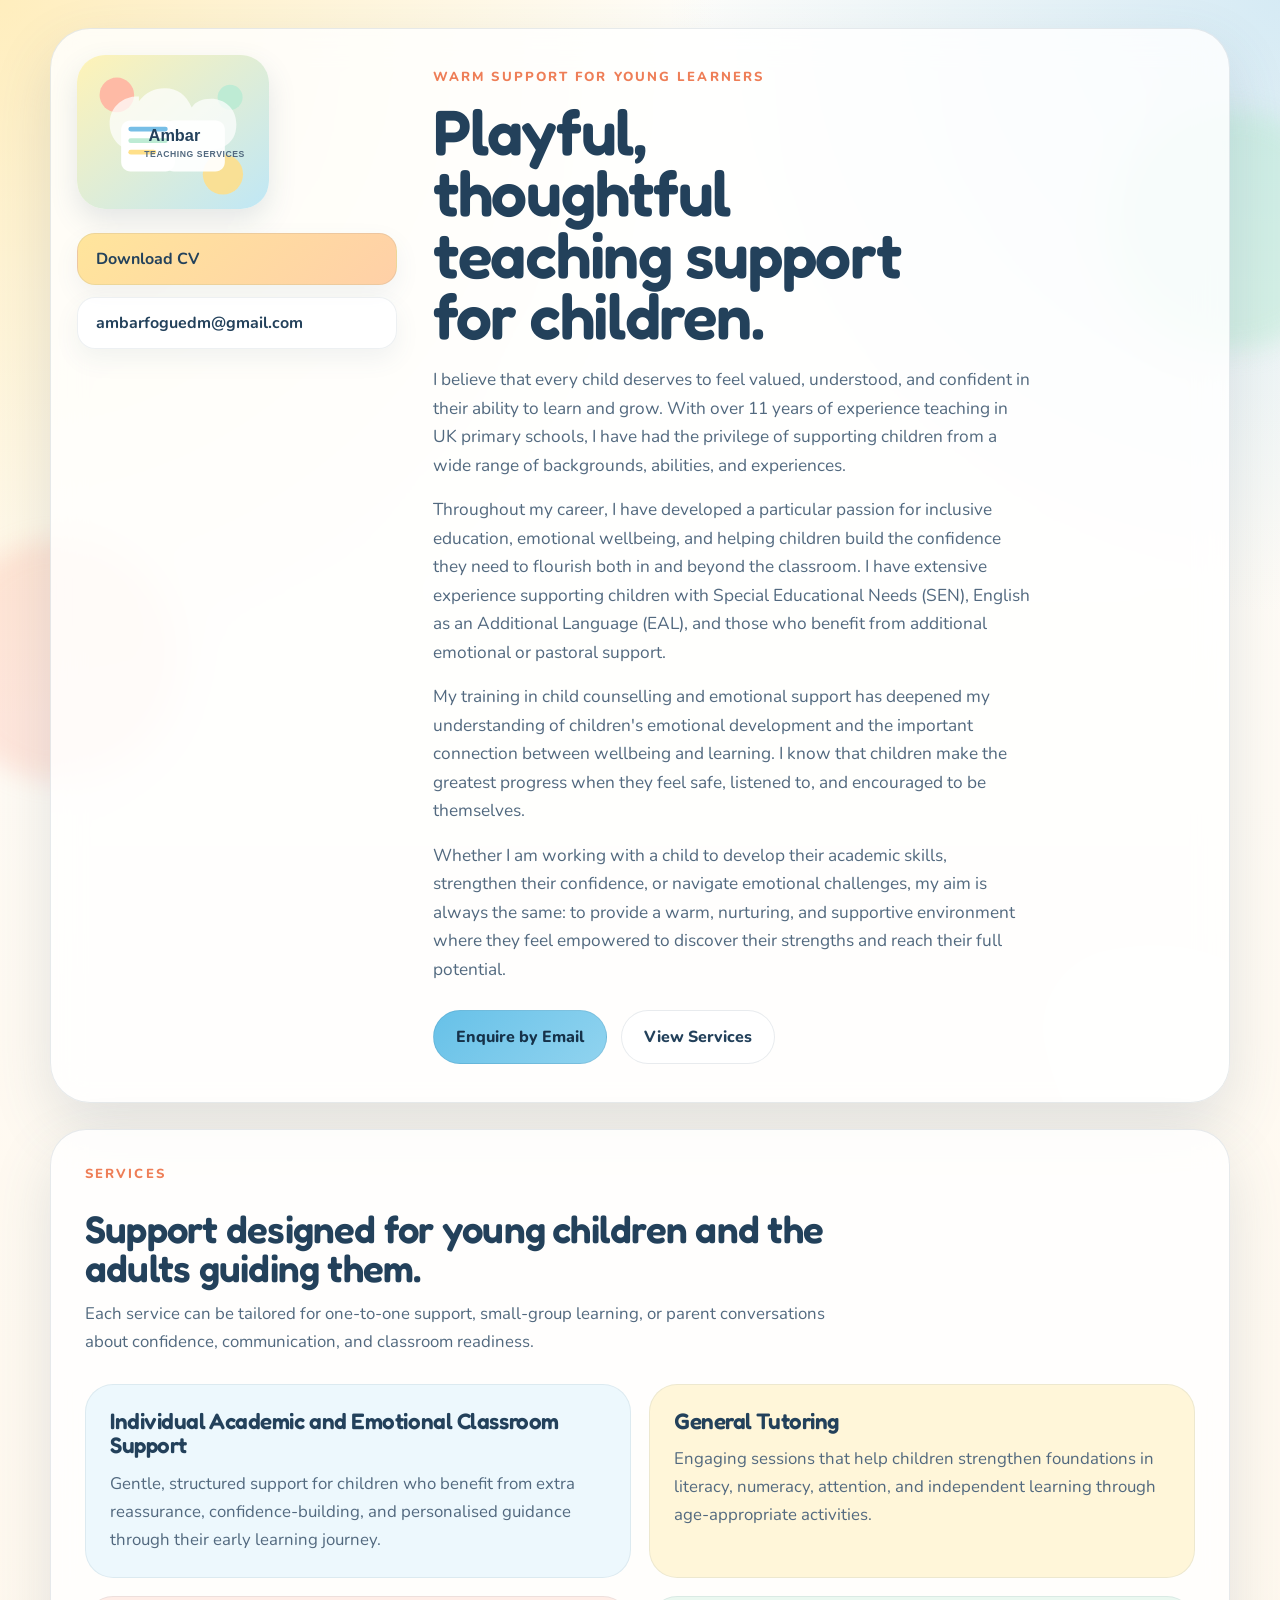
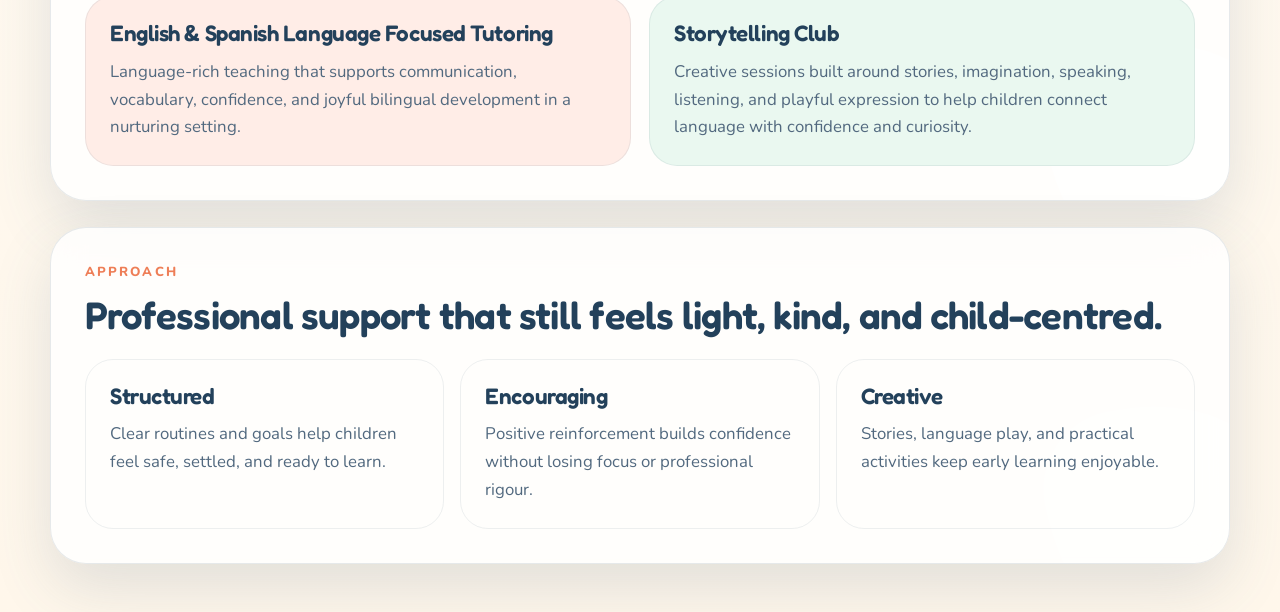
==== index.html @ 3e66fcb5 "First build" ====
<!DOCTYPE html>
<html lang="en">
<head>
  <meta charset="UTF-8">
  <meta name="viewport" content="width=device-width, initial-scale=1.0">
  <title>Ambar Fogue | Teaching Services</title>
  <meta
    name="description"
    content="Specialist primary teaching support, tutoring, language learning, and storytelling sessions for young children."
  >
  <link rel="preconnect" href="https://fonts.googleapis.com">
  <link rel="preconnect" href="https://fonts.gstatic.com" crossorigin>
  <link
    href="https://fonts.googleapis.com/css2?family=Fredoka:wght@500;600;700&family=Nunito:wght@400;600;700;800&display=swap"
    rel="stylesheet"
  >
  <link rel="stylesheet" href="styles.css">
</head>
<body>
  <div class="page-shell">
    <header class="hero" id="top">
      <div class="hero__panel hero__panel--brand">
        <a class="logo-link" href="#top" aria-label="Ambar Fogue Teaching Services home">
          <img src="assets/logo-placeholder.svg" alt="Ambar Fogue Teaching Services logo placeholder" class="logo">
        </a>
        <div class="brand-links">
          <a class="brand-links__item brand-links__item--cv" href="assets/cv-placeholder.pdf" download>
            Download CV
          </a>
          <a class="brand-links__item" href="mailto:ambarfoguedm@gmail.com">
            ambarfoguedm@gmail.com
          </a>
        </div>
      </div>

      <div class="hero__panel hero__panel--intro">
        <p class="eyebrow">Warm support for young learners</p>
        <h1>Playful, thoughtful teaching support for children.</h1>
        <div class="intro-copy">
          <p>
            I believe that every child deserves to feel valued, understood, and confident in their
            ability to learn and grow. With over 11 years of experience teaching in UK primary
            schools, I have had the privilege of supporting children from a wide range of
            backgrounds, abilities, and experiences.
          </p>
          <p>
            Throughout my career, I have developed a particular passion for inclusive education,
            emotional wellbeing, and helping children build the confidence they need to flourish
            both in and beyond the classroom. I have extensive experience supporting children with
            Special Educational Needs (SEN), English as an Additional Language (EAL), and those
            who benefit from additional emotional or pastoral support.
          </p>
          <p>
            My training in child counselling and emotional support has deepened my understanding of
            children's emotional development and the important connection between wellbeing and
            learning. I know that children make the greatest progress when they feel safe,
            listened to, and encouraged to be themselves.
          </p>
          <p>
            Whether I am working with a child to develop their academic skills, strengthen their
            confidence, or navigate emotional challenges, my aim is always the same: to provide a
            warm, nurturing, and supportive environment where they feel empowered to discover their
            strengths and reach their full potential.
          </p>
        </div>
        <div class="hero-actions">
          <a class="button button--primary" href="mailto:ambarfoguedm@gmail.com">Enquire by Email</a>
          <a class="button button--secondary" href="#services">View Services</a>
        </div>
      </div>
    </header>

    <main>
      <section class="services" id="services" aria-labelledby="services-title">
        <div class="section-heading">
          <p class="section-heading__tag">Services</p>
          <h2 id="services-title">Support designed for young children and the adults guiding them.</h2>
          <p>
            Each service can be tailored for one-to-one support, small-group learning, or
            parent conversations about confidence, communication, and classroom readiness.
          </p>
        </div>

        <div class="service-grid">
          <article class="service-card service-card--blue">
            <h3>Individual Academic and Emotional Classroom Support</h3>
            <p>
              Gentle, structured support for children who benefit from extra reassurance,
              confidence-building, and personalised guidance through their early learning journey.
            </p>
          </article>

          <article class="service-card service-card--yellow">
            <h3>General Tutoring</h3>
            <p>
              Engaging sessions that help children strengthen foundations in literacy, numeracy,
              attention, and independent learning through age-appropriate activities.
            </p>
          </article>

          <article class="service-card service-card--coral">
            <h3>English &amp; Spanish Language Focused Tutoring</h3>
            <p>
              Language-rich teaching that supports communication, vocabulary, confidence, and joyful
              bilingual development in a nurturing setting.
            </p>
          </article>

          <article class="service-card service-card--mint">
            <h3>Storytelling Club</h3>
            <p>
              Creative sessions built around stories, imagination, speaking, listening, and playful
              expression to help children connect language with confidence and curiosity.
            </p>
          </article>
        </div>
      </section>

      <section class="approach" aria-labelledby="approach-title">
        <div class="approach__content">
          <p class="section-heading__tag">Approach</p>
          <h2 id="approach-title">Professional support that still feels light, kind, and child-centred.</h2>
        </div>
        <div class="approach__points">
          <div class="approach-card">
            <h3>Structured</h3>
            <p>Clear routines and goals help children feel safe, settled, and ready to learn.</p>
          </div>
          <div class="approach-card">
            <h3>Encouraging</h3>
            <p>Positive reinforcement builds confidence without losing focus or professional rigour.</p>
          </div>
          <div class="approach-card">
            <h3>Creative</h3>
            <p>Stories, language play, and practical activities keep early learning enjoyable.</p>
          </div>
        </div>
      </section>
    </main>
  </div>
</body>
</html>
---- styles.css ----
:root {
  --bg: #fffaf2;
  --surface: rgba(255, 255, 255, 0.82);
  --surface-strong: #ffffff;
  --ink: #23415b;
  --ink-soft: #52697f;
  --sky: #bfe7f6;
  --blue: #77bee6;
  --mint: #bdebd4;
  --yellow: #ffe08a;
  --coral: #ffb6a3;
  --peach: #ffd6bc;
  --line: rgba(35, 65, 91, 0.11);
  --shadow: 0 24px 60px rgba(66, 97, 126, 0.16);
  --radius-xl: 36px;
  --radius-lg: 28px;
  --radius-md: 20px;
}

* {
  box-sizing: border-box;
}

html {
  scroll-behavior: smooth;
}

body {
  margin: 0;
  min-height: 100vh;
  font-family: "Nunito", sans-serif;
  color: var(--ink);
  background:
    radial-gradient(circle at top left, rgba(255, 224, 138, 0.54), transparent 28%),
    radial-gradient(circle at top right, rgba(119, 190, 230, 0.3), transparent 24%),
    linear-gradient(180deg, #fffefb 0%, var(--bg) 46%, #fff7eb 100%);
}

body::before,
body::after {
  content: "";
  position: fixed;
  inset: auto;
  width: 240px;
  height: 240px;
  border-radius: 50%;
  filter: blur(12px);
  opacity: 0.55;
  pointer-events: none;
  z-index: 0;
}

body::before {
  top: 110px;
  right: -70px;
  background: rgba(189, 235, 212, 0.9);
}

body::after {
  bottom: 120px;
  left: -60px;
  background: rgba(255, 182, 163, 0.55);
}

a {
  color: inherit;
  text-decoration: none;
}

img {
  display: block;
  max-width: 100%;
}

.page-shell {
  position: relative;
  z-index: 1;
  width: min(1180px, calc(100% - 32px));
  margin: 0 auto;
  padding: 28px 0 48px;
}

.hero,
.services,
.approach,
.footer {
  position: relative;
  overflow: hidden;
  border: 1px solid var(--line);
  background: var(--surface);
  backdrop-filter: blur(16px);
  box-shadow: var(--shadow);
}

.hero {
  display: grid;
  grid-template-columns: minmax(260px, 320px) minmax(0, 1fr);
  gap: 28px;
  padding: 26px;
  border-radius: 40px;
}

.hero::before,
.services::before,
.approach::before {
  content: "";
  position: absolute;
  inset: auto -40px -60px auto;
  width: 220px;
  height: 220px;
  border-radius: 36% 64% 70% 30% / 36% 37% 63% 64%;
  background: rgba(255, 255, 255, 0.44);
  transform: rotate(-12deg);
}

.hero__panel {
  position: relative;
  z-index: 1;
}

.hero__panel--brand {
  display: flex;
  flex-direction: column;
  gap: 24px;
}

.logo-link {
  width: fit-content;
}

.logo {
  width: 192px;
  max-width: 100%;
  border-radius: 28px;
  box-shadow: 0 12px 28px rgba(71, 99, 126, 0.15);
}

.brand-links {
  display: grid;
  gap: 12px;
}

.brand-links__item {
  display: inline-flex;
  align-items: center;
  min-height: 52px;
  padding: 0 18px;
  border-radius: 18px;
  background: rgba(255, 255, 255, 0.9);
  border: 1px solid rgba(35, 65, 91, 0.08);
  color: var(--ink);
  font-weight: 700;
  box-shadow: 0 10px 24px rgba(71, 99, 126, 0.08);
  transition: transform 160ms ease, box-shadow 160ms ease;
}

.brand-links__item:hover,
.brand-links__item:focus-visible,
.button:hover,
.button:focus-visible,
.service-card:hover,
.approach-card:hover {
  transform: translateY(-3px);
  box-shadow: 0 16px 30px rgba(71, 99, 126, 0.14);
}

.brand-links__item--cv {
  background: linear-gradient(135deg, #ffe59c, #ffd0a7);
}

.hero__panel--intro {
  padding: 12px 6px 12px 8px;
}

.eyebrow,
.section-heading__tag {
  margin: 0 0 12px;
  font-size: 0.82rem;
  font-weight: 800;
  letter-spacing: 0.16em;
  text-transform: uppercase;
  color: #ee7e57;
}

h1,
h2,
h3 {
  margin: 0;
  font-family: "Fredoka", sans-serif;
  font-weight: 600;
  letter-spacing: -0.02em;
}

h1 {
  max-width: 14ch;
  font-size: clamp(2.35rem, 5vw, 4.8rem);
  line-height: 0.96;
}

h2 {
  font-size: clamp(1.75rem, 3vw, 3rem);
  line-height: 1.02;
}

h3 {
  font-size: 1.4rem;
  line-height: 1.1;
}

p {
  margin: 0;
  font-size: 1.05rem;
  line-height: 1.65;
  color: var(--ink-soft);
}

.intro-copy {
  max-width: 60ch;
  margin-top: 20px;
}

.intro-copy p {
  font-size: 1.08rem;
}

.intro-copy p + p {
  margin-top: 16px;
}

.hero-actions,
.footer__actions {
  display: flex;
  flex-wrap: wrap;
  gap: 14px;
  margin-top: 26px;
}

.button {
  display: inline-flex;
  align-items: center;
  justify-content: center;
  min-height: 54px;
  padding: 0 22px;
  border-radius: 999px;
  border: 1px solid rgba(35, 65, 91, 0.1);
  font-weight: 800;
  transition: transform 160ms ease, box-shadow 160ms ease, background-color 160ms ease;
}

.button--primary {
  background: linear-gradient(135deg, #67c1e8, #90d3ef);
  color: #16324a;
}

.button--secondary {
  background: rgba(255, 255, 255, 0.92);
  color: var(--ink);
}

.hero-highlights {
  display: flex;
  flex-wrap: wrap;
  gap: 12px;
  padding: 0;
  margin: 28px 0 0;
  list-style: none;
}

.hero-highlights li {
  padding: 11px 16px;
  border-radius: 999px;
  background: rgba(255, 255, 255, 0.76);
  border: 1px solid rgba(35, 65, 91, 0.07);
  font-weight: 700;
  color: var(--ink);
}

.services,
.approach,
.footer {
  margin-top: 26px;
  border-radius: var(--radius-xl);
}

.services,
.approach {
  padding: 34px;
}

.section-heading {
  position: relative;
  z-index: 1;
  display: grid;
  gap: 12px;
  max-width: 760px;
}

.service-grid {
  position: relative;
  z-index: 1;
  display: grid;
  grid-template-columns: repeat(2, minmax(0, 1fr));
  gap: 18px;
  margin-top: 28px;
}

.service-card,
.approach-card {
  position: relative;
  padding: 24px;
  border-radius: var(--radius-lg);
  border: 1px solid rgba(35, 65, 91, 0.08);
  transition: transform 160ms ease, box-shadow 160ms ease;
}

.service-card {
  background: var(--surface-strong);
}

.service-card--blue {
  background: #edf8fd;
}

.service-card--yellow {
  background: #fff6d9;
}

.service-card--coral {
  background: #ffede7;
}

.service-card--mint {
  background: #eaf8f0;
}

.service-card p:last-child,
.approach-card p {
  margin-top: 12px;
}

.approach {
  display: grid;
  grid-template-columns: 1fr;
  gap: 24px;
}

.approach__content,
.approach__points {
  position: relative;
  z-index: 1;
}

.approach__points {
  display: grid;
  grid-template-columns: repeat(3, minmax(0, 1fr));
  gap: 16px;
}

.footer {
  display: flex;
  justify-content: space-between;
  gap: 24px;
  align-items: center;
  padding: 28px 34px;
}

@media (max-width: 980px) {
  .hero,
  .approach {
    grid-template-columns: 1fr;
  }

  h1 {
    max-width: none;
  }

  .service-grid {
    grid-template-columns: 1fr;
  }

  .approach__points {
    grid-template-columns: 1fr;
  }

  .footer {
    flex-direction: column;
    align-items: flex-start;
  }
}

@media (max-width: 640px) {
  .page-shell {
    width: min(100% - 20px, 100%);
    padding: 10px 0 24px;
  }

  .hero,
  .services,
  .approach,
  .footer {
    padding: 22px;
    border-radius: 28px;
  }

  .hero {
    gap: 22px;
  }

  .logo {
    width: 156px;
  }

  .button,
  .brand-links__item {
    width: 100%;
  }

  .hero-actions,
  .footer__actions {
    width: 100%;
  }

  .hero-highlights {
    gap: 10px;
  }

  .hero-highlights li {
    width: 100%;
  }

  p {
    font-size: 1rem;
  }
}
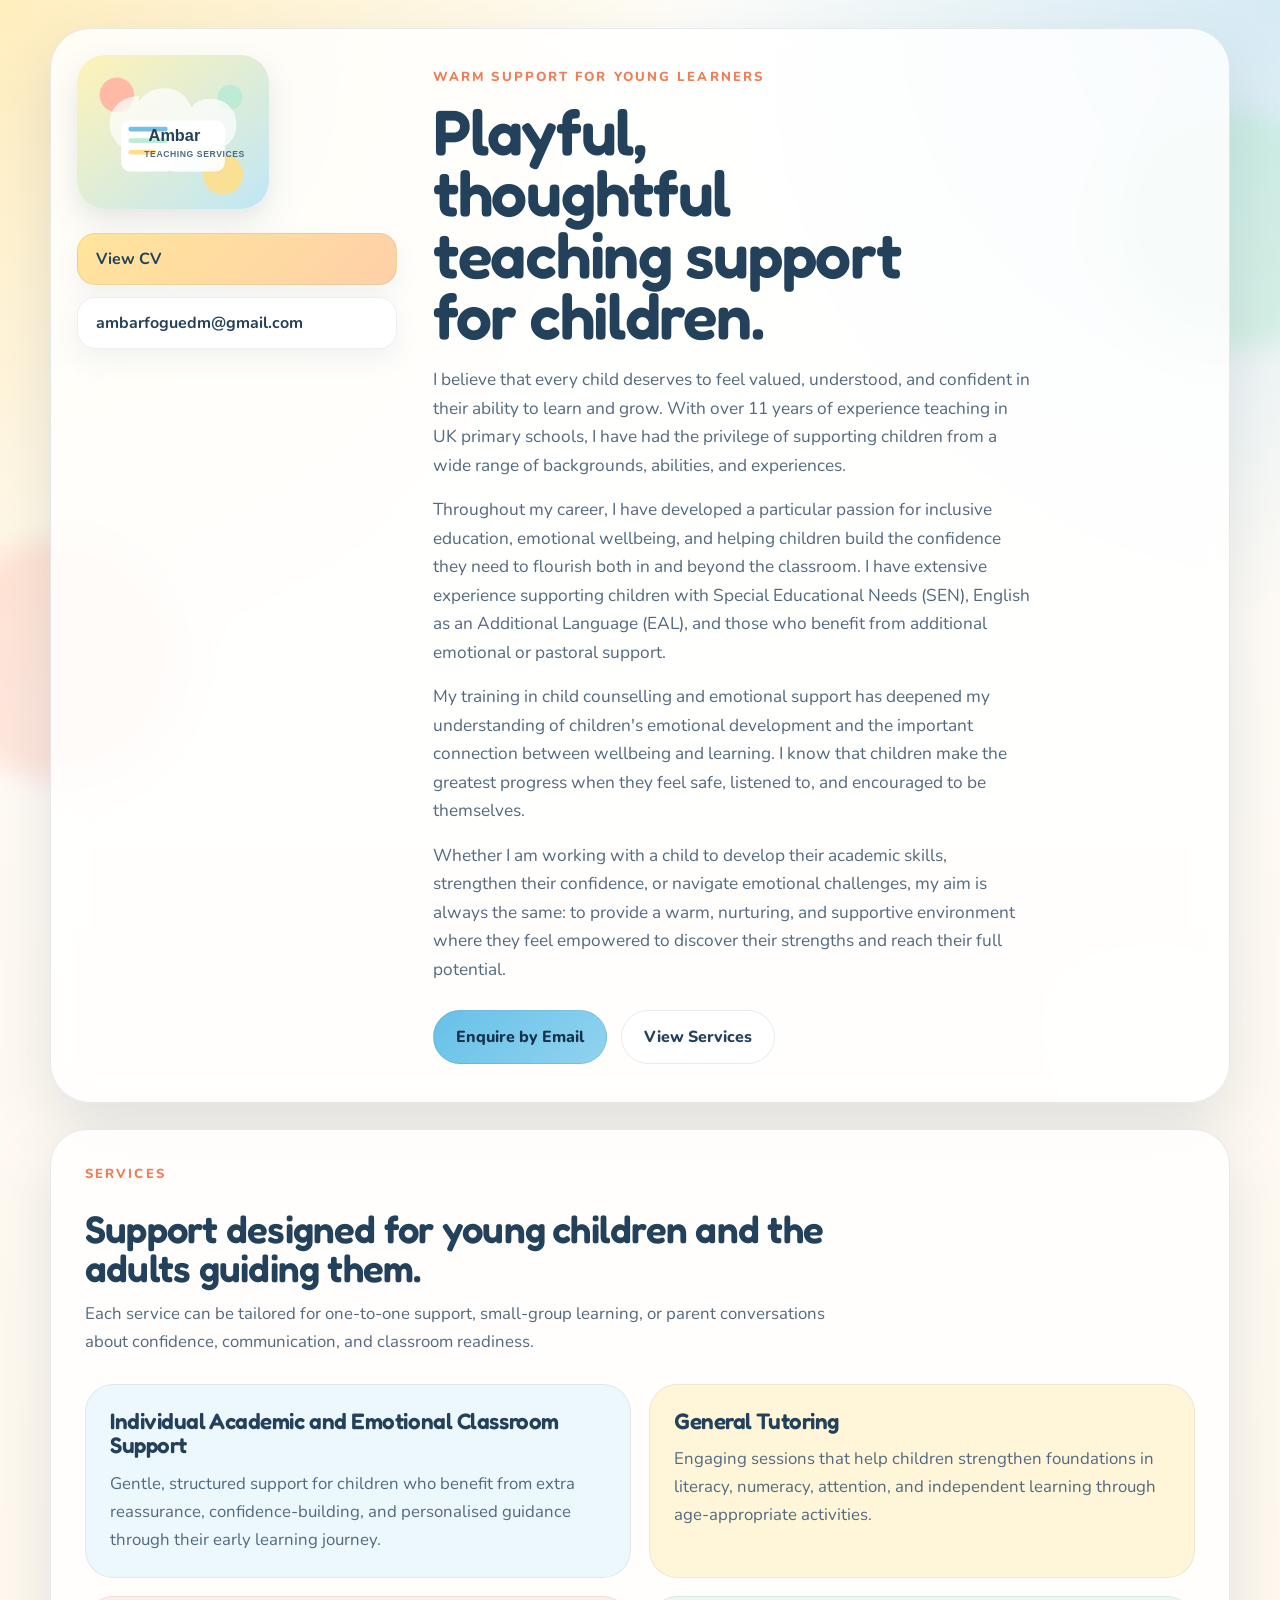
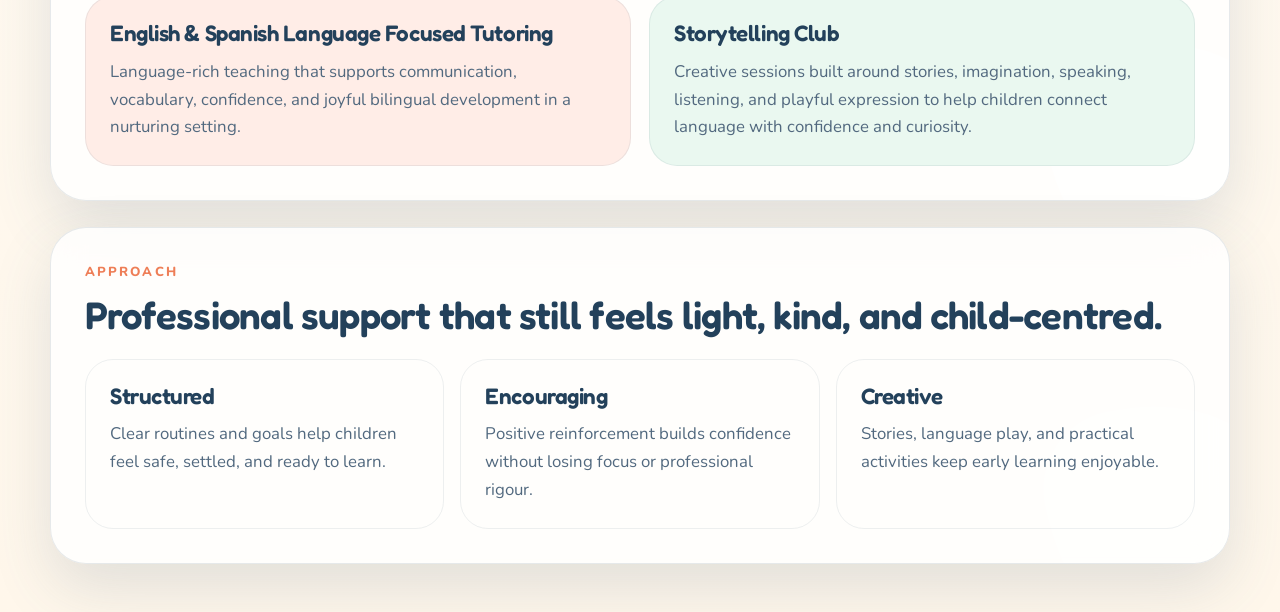
==== commit 75c0a1ef: "Add cv page and agent instructions" ====
--- a/index.html
+++ b/index.html
@@ -24,8 +24,8 @@
           <img src="assets/logo-placeholder.svg" alt="Ambar Fogue Teaching Services logo placeholder" class="logo">
         </a>
         <div class="brand-links">
-          <a class="brand-links__item brand-links__item--cv" href="assets/cv-placeholder.pdf" download>
-            Download CV
+          <a class="brand-links__item brand-links__item--cv" href="cv.html">
+            View CV
           </a>
           <a class="brand-links__item" href="mailto:ambarfoguedm@gmail.com">
             ambarfoguedm@gmail.com
--- a/styles.css
+++ b/styles.css
@@ -257,24 +257,6 @@
   color: var(--ink);
 }
 
-.hero-highlights {
-  display: flex;
-  flex-wrap: wrap;
-  gap: 12px;
-  padding: 0;
-  margin: 28px 0 0;
-  list-style: none;
-}
-
-.hero-highlights li {
-  padding: 11px 16px;
-  border-radius: 999px;
-  background: rgba(255, 255, 255, 0.76);
-  border: 1px solid rgba(35, 65, 91, 0.07);
-  font-weight: 700;
-  color: var(--ink);
-}
-
 .services,
 .approach,
 .footer {
@@ -354,6 +336,165 @@
   display: grid;
   grid-template-columns: repeat(3, minmax(0, 1fr));
   gap: 16px;
+}
+
+.cv-page {
+  display: grid;
+  gap: 26px;
+}
+
+.cv-hero,
+.cv-main {
+  position: relative;
+  overflow: hidden;
+  border: 1px solid var(--line);
+  background: var(--surface);
+  backdrop-filter: blur(16px);
+  box-shadow: var(--shadow);
+  border-radius: var(--radius-xl);
+}
+
+.cv-hero {
+  display: grid;
+  grid-template-columns: minmax(220px, 280px) minmax(0, 1fr);
+  gap: 28px;
+  padding: 26px;
+}
+
+.cv-hero::before,
+.cv-main::before {
+  content: "";
+  position: absolute;
+  inset: auto -40px -60px auto;
+  width: 220px;
+  height: 220px;
+  border-radius: 36% 64% 70% 30% / 36% 37% 63% 64%;
+  background: rgba(255, 255, 255, 0.44);
+  transform: rotate(-12deg);
+}
+
+.cv-hero__brand,
+.cv-hero__intro,
+.cv-main__inner {
+  position: relative;
+  z-index: 1;
+}
+
+.cv-hero__brand {
+  display: flex;
+  flex-direction: column;
+  gap: 24px;
+}
+
+.cv-hero__intro {
+  display: grid;
+  gap: 18px;
+  align-content: start;
+  padding-top: 8px;
+}
+
+.cv-hero__intro h1 {
+  max-width: none;
+}
+
+.cv-summary {
+  max-width: 62ch;
+}
+
+.cv-main {
+  padding: 34px;
+}
+
+.cv-layout {
+  display: grid;
+  grid-template-columns: minmax(0, 0.95fr) minmax(0, 1.45fr);
+  gap: 22px;
+}
+
+.cv-column {
+  display: grid;
+  gap: 22px;
+}
+
+.cv-section,
+.cv-role {
+  position: relative;
+  z-index: 1;
+  padding: 24px;
+  border-radius: var(--radius-lg);
+  border: 1px solid rgba(35, 65, 91, 0.08);
+  background: rgba(255, 255, 255, 0.9);
+}
+
+.cv-section--profile {
+  background: #edf8fd;
+}
+
+.cv-section--skills {
+  background: #fff6d9;
+}
+
+.cv-section--qualifications {
+  background: #ffede7;
+}
+
+.cv-section--additional {
+  background: #eaf8f0;
+}
+
+.cv-section h2,
+.cv-role h3 {
+  margin-bottom: 14px;
+}
+
+.cv-list {
+  margin: 0;
+  padding-left: 1.2rem;
+  color: var(--ink-soft);
+}
+
+.cv-list li + li {
+  margin-top: 10px;
+}
+
+.cv-section p + p {
+  margin-top: 14px;
+}
+
+.cv-experience {
+  display: grid;
+  gap: 18px;
+}
+
+.cv-role {
+  background: rgba(255, 255, 255, 0.94);
+}
+
+.cv-role__eyebrow {
+  margin-bottom: 10px;
+  font-size: 0.84rem;
+  font-weight: 800;
+  letter-spacing: 0.12em;
+  text-transform: uppercase;
+  color: #ef8762;
+}
+
+.cv-role__heading {
+  display: grid;
+  gap: 6px;
+  margin-bottom: 14px;
+}
+
+.cv-role__title {
+  font-family: "Fredoka", sans-serif;
+  font-size: 1.2rem;
+  font-weight: 600;
+  color: var(--ink);
+}
+
+.cv-role__dates {
+  font-weight: 700;
+  color: var(--ink-soft);
 }
 
 .footer {
@@ -366,7 +507,9 @@
 
 @media (max-width: 980px) {
   .hero,
-  .approach {
+  .approach,
+  .cv-hero,
+  .cv-layout {
     grid-template-columns: 1fr;
   }
 
@@ -395,6 +538,8 @@
   }
 
   .hero,
+  .cv-hero,
+  .cv-main,
   .services,
   .approach,
   .footer {
@@ -406,6 +551,10 @@
     gap: 22px;
   }
 
+  .cv-hero {
+    gap: 22px;
+  }
+
   .logo {
     width: 156px;
   }
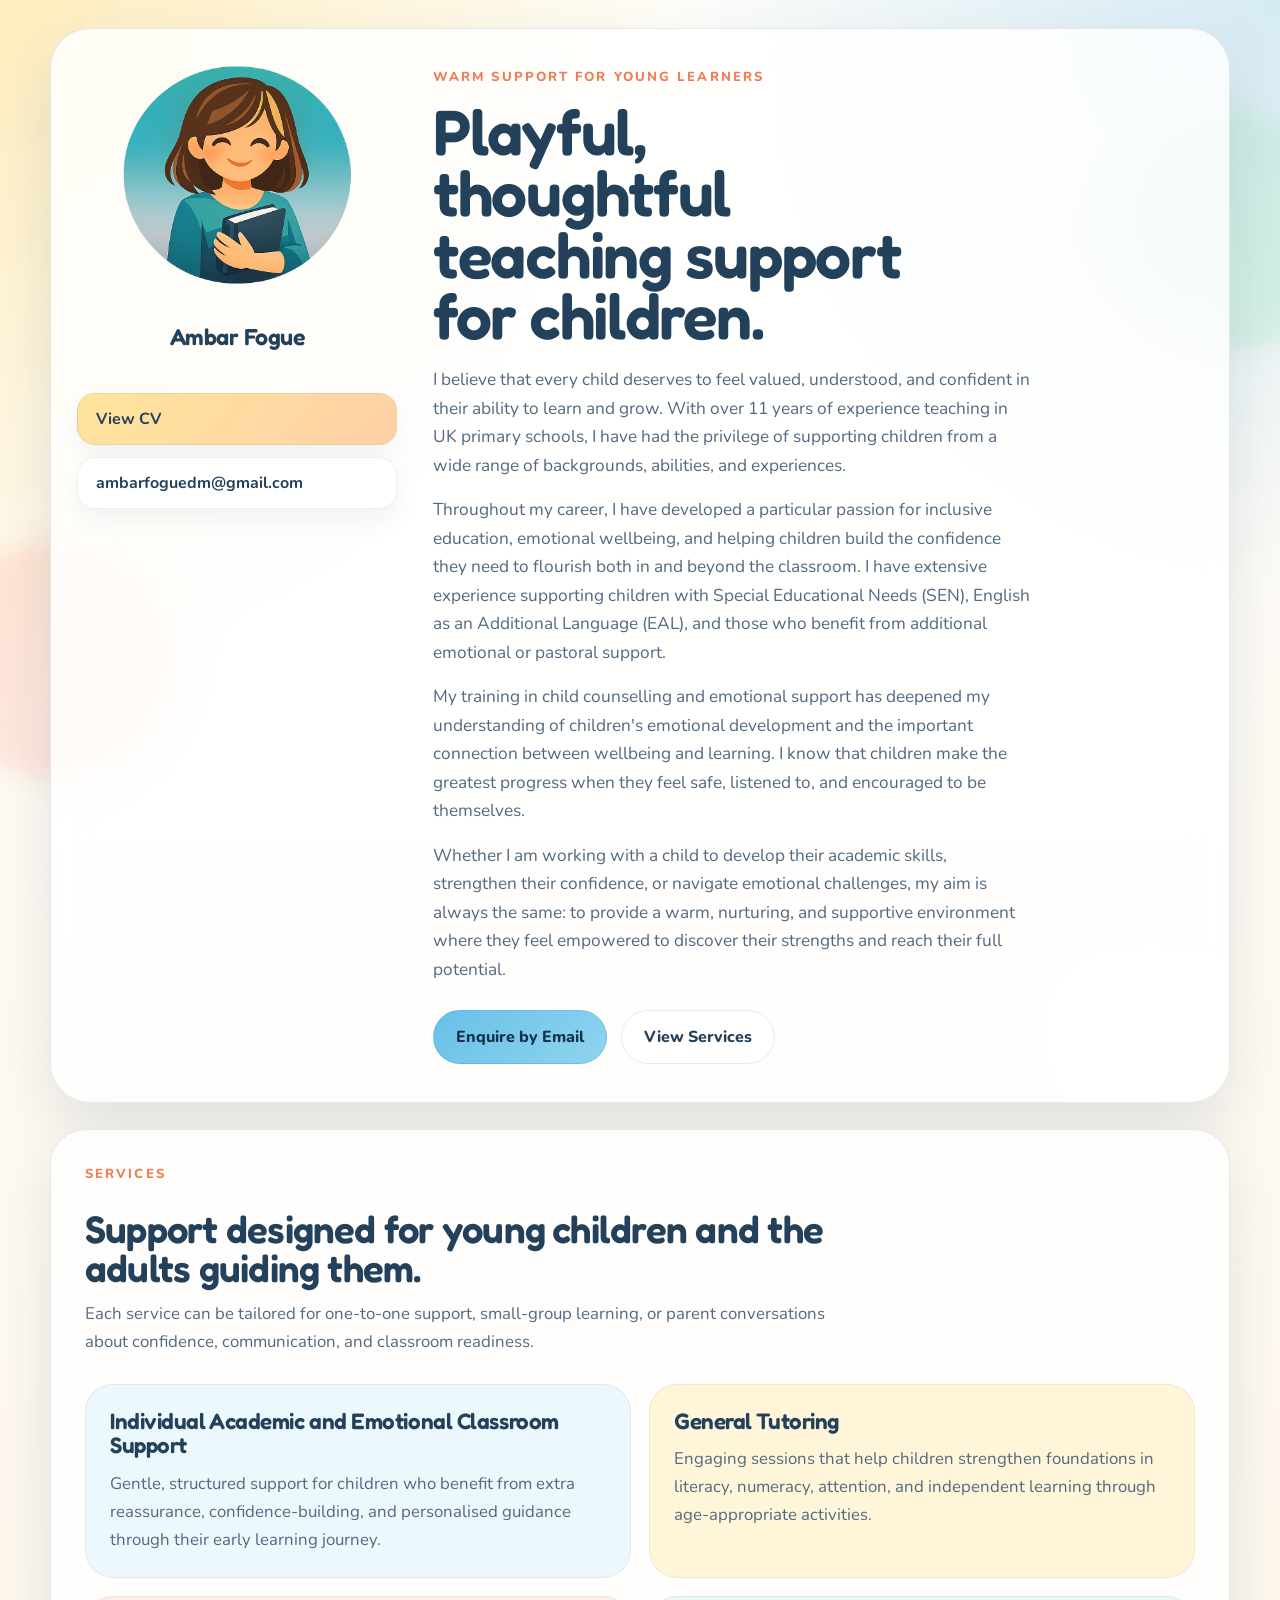
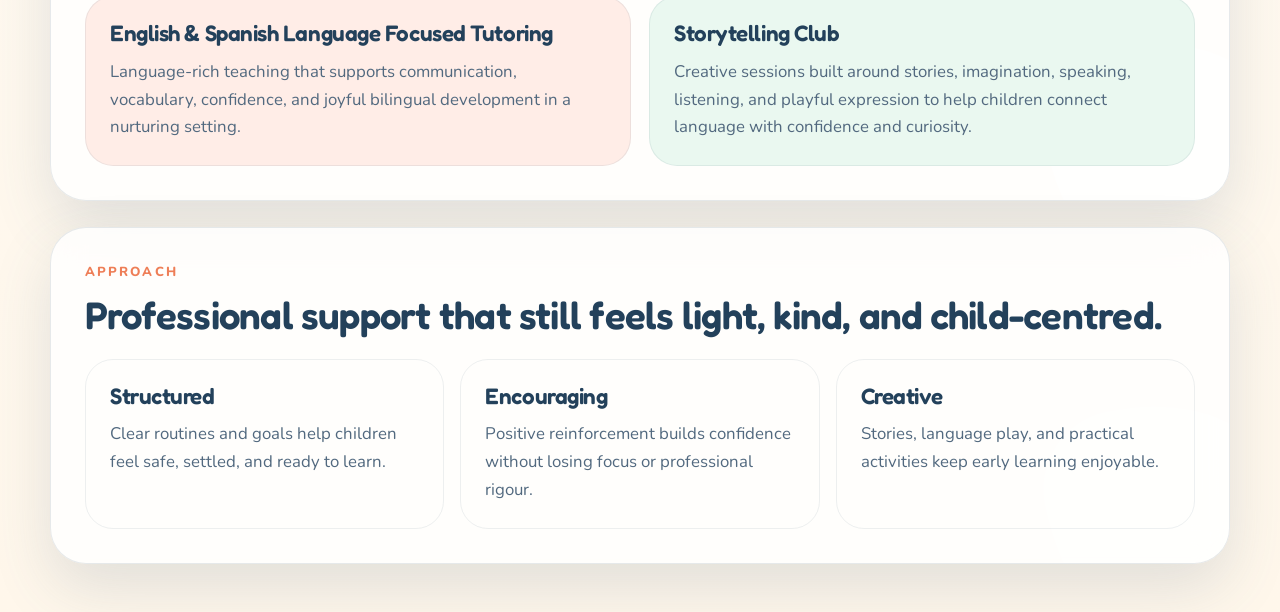
==== commit 1daaae84: "Replace placeholder logo" ====
--- a/index.html
+++ b/index.html
@@ -21,8 +21,9 @@
     <header class="hero" id="top">
       <div class="hero__panel hero__panel--brand">
         <a class="logo-link" href="#top" aria-label="Ambar Fogue Teaching Services home">
-          <img src="assets/logo-placeholder.svg" alt="Ambar Fogue Teaching Services logo placeholder" class="logo">
+          <img src="assets/ambar-logo.png" alt="Ambar Fogue Teaching Services logo" class="logo">
         </a>
+        <p class="brand-name">Ambar Fogue</p>
         <div class="brand-links">
           <a class="brand-links__item brand-links__item--cv" href="cv.html">
             View CV
--- a/styles.css
+++ b/styles.css
@@ -125,14 +125,23 @@
 }
 
 .logo-link {
-  width: fit-content;
+  width: 80%;
+  align-self: center;
 }
 
 .logo {
-  width: 192px;
+  width: 100%;
   max-width: 100%;
-  border-radius: 28px;
-  box-shadow: 0 12px 28px rgba(71, 99, 126, 0.15);
+}
+
+.brand-name {
+  margin: -18px 0 14px;
+  text-align: center;
+  font-family: "Fredoka", sans-serif;
+  font-size: 1.45rem;
+  font-weight: 600;
+  letter-spacing: -0.02em;
+  color: var(--ink);
 }
 
 .brand-links {
@@ -555,10 +564,6 @@
     gap: 22px;
   }
 
-  .logo {
-    width: 156px;
-  }
-
   .button,
   .brand-links__item {
     width: 100%;
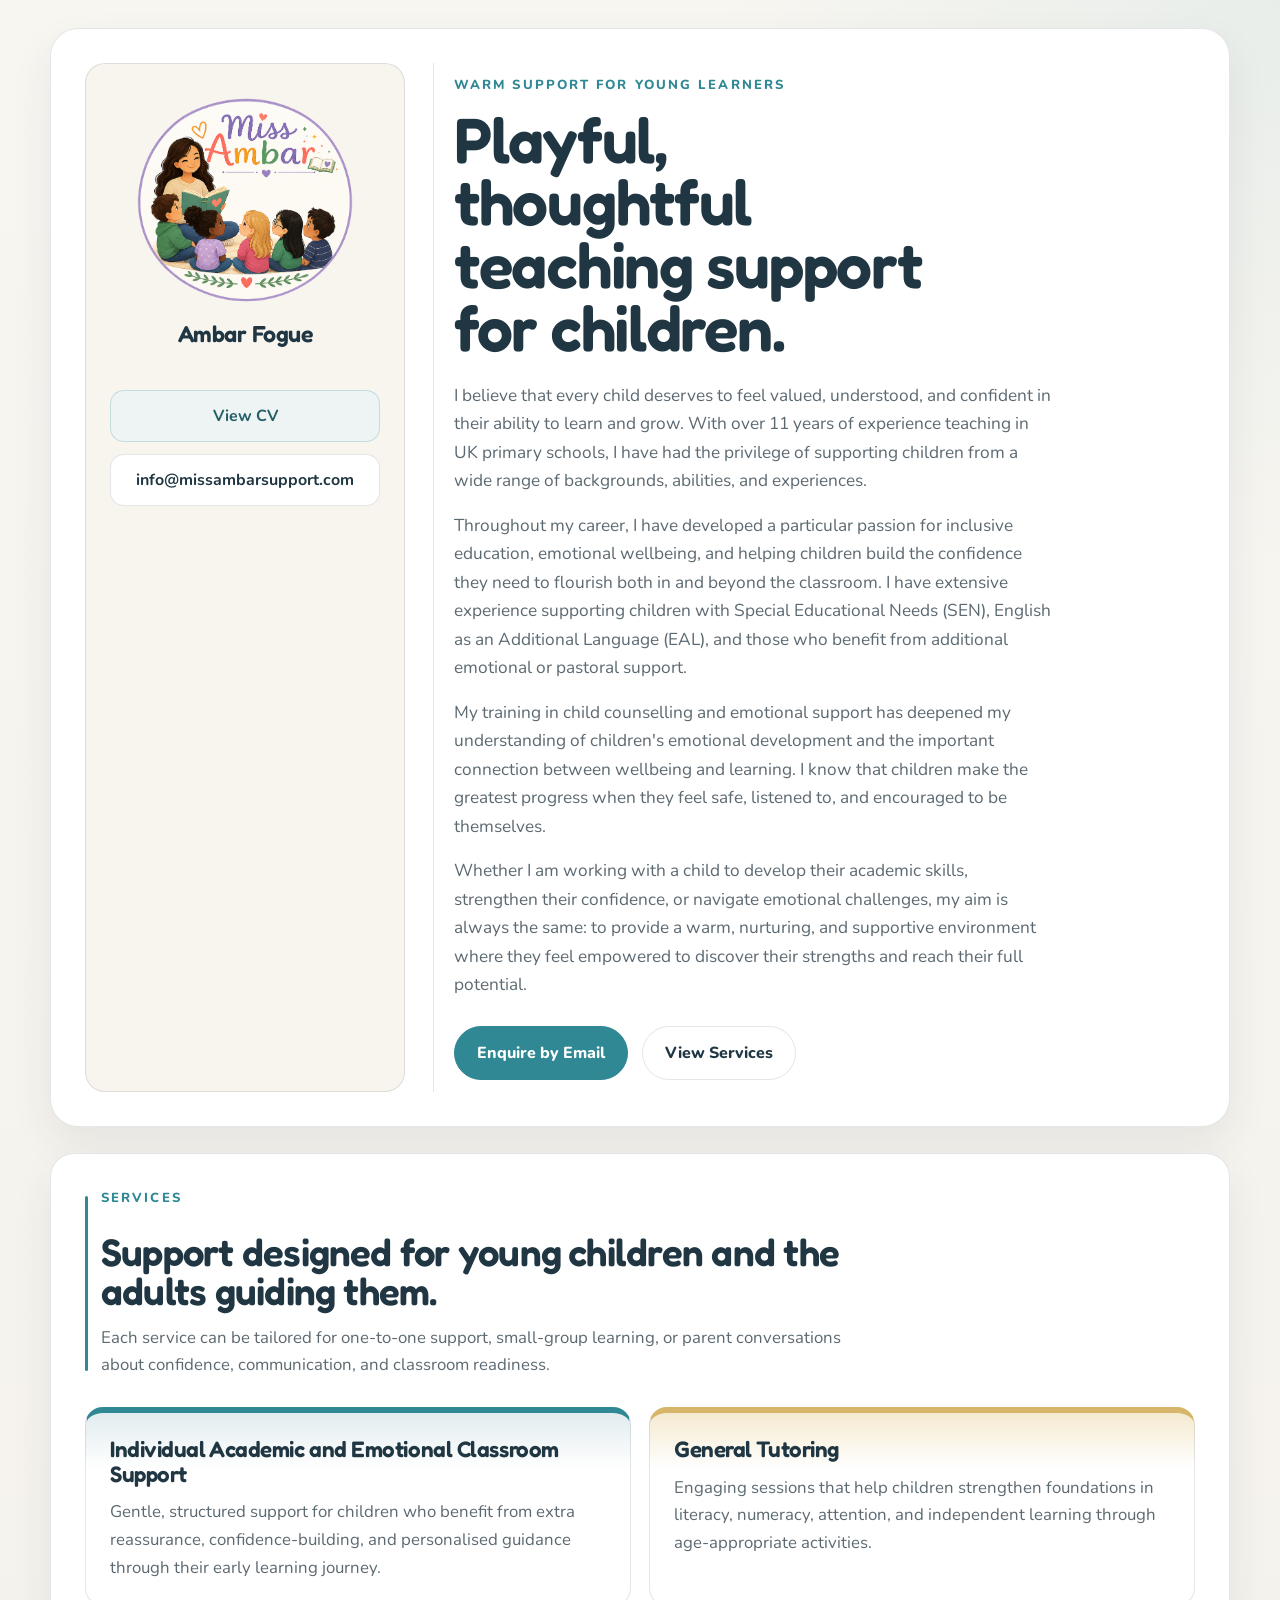
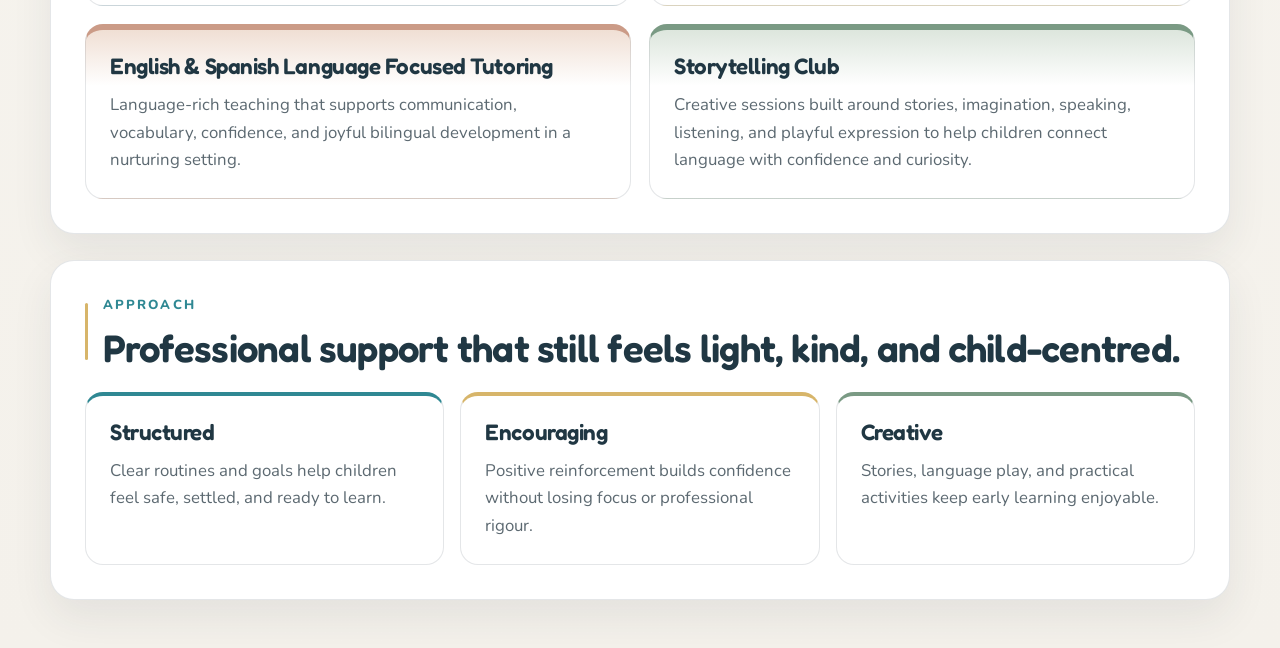
==== commit ccf3f30c: "update email address" ====
--- a/index.html
+++ b/index.html
@@ -28,8 +28,8 @@
           <a class="brand-links__item brand-links__item--cv" href="cv.html">
             View CV
           </a>
-          <a class="brand-links__item" href="mailto:ambarfoguedm@gmail.com">
-            ambarfoguedm@gmail.com
+          <a class="brand-links__item" href="mailto:info@missambarsupport.com">
+            info@missambarsupport.com
           </a>
         </div>
       </div>
@@ -65,7 +65,7 @@
           </p>
         </div>
         <div class="hero-actions">
-          <a class="button button--primary" href="mailto:ambarfoguedm@gmail.com">Enquire by Email</a>
+          <a class="button button--primary" href="mailto:info@missambarsupport.com">Enquire by Email</a>
           <a class="button button--secondary" href="#services">View Services</a>
         </div>
       </div>
--- a/styles.css
+++ b/styles.css
@@ -1,20 +1,23 @@
 :root {
-  --bg: #fffaf2;
-  --surface: rgba(255, 255, 255, 0.82);
-  --surface-strong: #ffffff;
-  --ink: #23415b;
-  --ink-soft: #52697f;
-  --sky: #bfe7f6;
-  --blue: #77bee6;
-  --mint: #bdebd4;
-  --yellow: #ffe08a;
-  --coral: #ffb6a3;
-  --peach: #ffd6bc;
-  --line: rgba(35, 65, 91, 0.11);
-  --shadow: 0 24px 60px rgba(66, 97, 126, 0.16);
-  --radius-xl: 36px;
-  --radius-lg: 28px;
-  --radius-md: 20px;
+  --bg: #f4f1eb;
+  --surface: #ffffff;
+  --surface-strong: #f8f5ef;
+  --surface-muted: #eef3f3;
+  --ink: #203743;
+  --ink-soft: #5c6971;
+  --primary: #2f8893;
+  --primary-deep: #245f68;
+  --accent: #d7b56a;
+  --accent-soft: #f4ead0;
+  --peach-soft: #f0dfd4;
+  --sage-soft: #dde6dd;
+  --sky-soft: #e2ecef;
+  --line: rgba(32, 55, 67, 0.12);
+  --line-strong: rgba(32, 55, 67, 0.2);
+  --shadow: 0 18px 40px rgba(41, 57, 66, 0.08);
+  --radius-xl: 24px;
+  --radius-lg: 18px;
+  --radius-md: 14px;
 }
 
 * {
@@ -31,35 +34,8 @@
   font-family: "Nunito", sans-serif;
   color: var(--ink);
   background:
-    radial-gradient(circle at top left, rgba(255, 224, 138, 0.54), transparent 28%),
-    radial-gradient(circle at top right, rgba(119, 190, 230, 0.3), transparent 24%),
-    linear-gradient(180deg, #fffefb 0%, var(--bg) 46%, #fff7eb 100%);
-}
-
-body::before,
-body::after {
-  content: "";
-  position: fixed;
-  inset: auto;
-  width: 240px;
-  height: 240px;
-  border-radius: 50%;
-  filter: blur(12px);
-  opacity: 0.55;
-  pointer-events: none;
-  z-index: 0;
-}
-
-body::before {
-  top: 110px;
-  right: -70px;
-  background: rgba(189, 235, 212, 0.9);
-}
-
-body::after {
-  bottom: 120px;
-  left: -60px;
-  background: rgba(255, 182, 163, 0.55);
+    radial-gradient(circle at top right, rgba(47, 136, 147, 0.08), transparent 22%),
+    linear-gradient(180deg, #f8f6f1 0%, var(--bg) 100%);
 }
 
 a {
@@ -88,7 +64,6 @@
   overflow: hidden;
   border: 1px solid var(--line);
   background: var(--surface);
-  backdrop-filter: blur(16px);
   box-shadow: var(--shadow);
 }
 
@@ -96,21 +71,8 @@
   display: grid;
   grid-template-columns: minmax(260px, 320px) minmax(0, 1fr);
   gap: 28px;
-  padding: 26px;
-  border-radius: 40px;
-}
-
-.hero::before,
-.services::before,
-.approach::before {
-  content: "";
-  position: absolute;
-  inset: auto -40px -60px auto;
-  width: 220px;
-  height: 220px;
-  border-radius: 36% 64% 70% 30% / 36% 37% 63% 64%;
-  background: rgba(255, 255, 255, 0.44);
-  transform: rotate(-12deg);
+  padding: 34px;
+  border-radius: 28px;
 }
 
 .hero__panel {
@@ -122,6 +84,10 @@
   display: flex;
   flex-direction: column;
   gap: 24px;
+  padding: 28px 24px;
+  border-radius: 20px;
+  border: 1px solid var(--line);
+  background: var(--surface-strong);
 }
 
 .logo-link {
@@ -152,14 +118,15 @@
 .brand-links__item {
   display: inline-flex;
   align-items: center;
+  justify-content: center;
   min-height: 52px;
   padding: 0 18px;
-  border-radius: 18px;
-  background: rgba(255, 255, 255, 0.9);
-  border: 1px solid rgba(35, 65, 91, 0.08);
+  border-radius: 14px;
+  background: #ffffff;
+  border: 1px solid var(--line);
   color: var(--ink);
   font-weight: 700;
-  box-shadow: 0 10px 24px rgba(71, 99, 126, 0.08);
+  box-shadow: none;
   transition: transform 160ms ease, box-shadow 160ms ease;
 }
 
@@ -174,11 +141,14 @@
 }
 
 .brand-links__item--cv {
-  background: linear-gradient(135deg, #ffe59c, #ffd0a7);
+  background: var(--surface-muted);
+  border-color: rgba(47, 136, 147, 0.22);
+  color: var(--primary-deep);
 }
 
 .hero__panel--intro {
-  padding: 12px 6px 12px 8px;
+  padding: 12px 0 12px 20px;
+  border-left: 1px solid var(--line);
 }
 
 .eyebrow,
@@ -188,7 +158,7 @@
   font-weight: 800;
   letter-spacing: 0.16em;
   text-transform: uppercase;
-  color: #ee7e57;
+  color: var(--primary);
 }
 
 h1,
@@ -203,7 +173,7 @@
 h1 {
   max-width: 14ch;
   font-size: clamp(2.35rem, 5vw, 4.8rem);
-  line-height: 0.96;
+  line-height: 0.98;
 }
 
 h2 {
@@ -225,7 +195,7 @@
 
 .intro-copy {
   max-width: 60ch;
-  margin-top: 20px;
+  margin-top: 22px;
 }
 
 .intro-copy p {
@@ -251,18 +221,19 @@
   min-height: 54px;
   padding: 0 22px;
   border-radius: 999px;
-  border: 1px solid rgba(35, 65, 91, 0.1);
+  border: 1px solid var(--line);
   font-weight: 800;
   transition: transform 160ms ease, box-shadow 160ms ease, background-color 160ms ease;
 }
 
 .button--primary {
-  background: linear-gradient(135deg, #67c1e8, #90d3ef);
-  color: #16324a;
+  background: var(--primary);
+  border-color: var(--primary);
+  color: #ffffff;
 }
 
 .button--secondary {
-  background: rgba(255, 255, 255, 0.92);
+  background: #ffffff;
   color: var(--ink);
 }
 
@@ -278,12 +249,44 @@
   padding: 34px;
 }
 
+.services {
+  background: var(--surface);
+}
+
+.approach {
+  background: var(--surface);
+}
+
 .section-heading {
   position: relative;
   z-index: 1;
   display: grid;
   gap: 12px;
   max-width: 760px;
+  padding-left: 16px;
+}
+
+.section-heading::before,
+.approach__content::before {
+  content: "";
+  position: absolute;
+  top: 8px;
+  left: 0;
+  bottom: 8px;
+  width: 3px;
+  border-radius: 999px;
+}
+
+.section-heading::before {
+  background: var(--primary);
+}
+
+.approach__content {
+  padding-left: 18px;
+}
+
+.approach__content::before {
+  background: var(--accent);
 }
 
 .service-grid {
@@ -300,28 +303,33 @@
   position: relative;
   padding: 24px;
   border-radius: var(--radius-lg);
-  border: 1px solid rgba(35, 65, 91, 0.08);
+  border: 1px solid var(--line);
   transition: transform 160ms ease, box-shadow 160ms ease;
 }
 
 .service-card {
-  background: var(--surface-strong);
+  background: #ffffff;
+  box-shadow: none;
 }
 
 .service-card--blue {
-  background: #edf8fd;
+  background: linear-gradient(180deg, var(--sky-soft) 0, #ffffff 56px);
+  border-top: 6px solid var(--primary);
 }
 
 .service-card--yellow {
-  background: #fff6d9;
+  background: linear-gradient(180deg, var(--accent-soft) 0, #ffffff 56px);
+  border-top: 6px solid var(--accent);
 }
 
 .service-card--coral {
-  background: #ffede7;
+  background: linear-gradient(180deg, var(--peach-soft) 0, #ffffff 56px);
+  border-top: 6px solid #cb9b87;
 }
 
 .service-card--mint {
-  background: #eaf8f0;
+  background: linear-gradient(180deg, var(--sage-soft) 0, #ffffff 56px);
+  border-top: 6px solid #7a9a84;
 }
 
 .service-card p:last-child,
@@ -347,9 +355,54 @@
   gap: 16px;
 }
 
+.approach-card {
+  background: #ffffff;
+  box-shadow: none;
+  border-top: 4px solid var(--primary);
+}
+
+.approach-card:nth-child(1) {
+  background: #ffffff;
+}
+
+.approach-card:nth-child(2) {
+  background: #ffffff;
+  border-top-color: var(--accent);
+}
+
+.approach-card:nth-child(3) {
+  background: #ffffff;
+  border-top-color: #7a9a84;
+}
+
 .cv-page {
   display: grid;
-  gap: 26px;
+  gap: 18px;
+}
+
+.cv-utility {
+  display: flex;
+  align-items: center;
+  min-height: 42px;
+}
+
+.cv-utility__link {
+  display: inline-flex;
+  align-items: center;
+  gap: 8px;
+  font-size: 0.96rem;
+  font-weight: 700;
+  color: var(--primary-deep);
+}
+
+.cv-utility__link::before {
+  content: "";
+  width: 10px;
+  height: 10px;
+  border-left: 2px solid currentColor;
+  border-bottom: 2px solid currentColor;
+  transform: rotate(45deg);
+  margin-left: 2px;
 }
 
 .cv-hero,
@@ -358,7 +411,6 @@
   overflow: hidden;
   border: 1px solid var(--line);
   background: var(--surface);
-  backdrop-filter: blur(16px);
   box-shadow: var(--shadow);
   border-radius: var(--radius-xl);
 }
@@ -367,19 +419,7 @@
   display: grid;
   grid-template-columns: minmax(220px, 280px) minmax(0, 1fr);
   gap: 28px;
-  padding: 26px;
-}
-
-.cv-hero::before,
-.cv-main::before {
-  content: "";
-  position: absolute;
-  inset: auto -40px -60px auto;
-  width: 220px;
-  height: 220px;
-  border-radius: 36% 64% 70% 30% / 36% 37% 63% 64%;
-  background: rgba(255, 255, 255, 0.44);
-  transform: rotate(-12deg);
+  padding: 34px;
 }
 
 .cv-hero__brand,
@@ -392,26 +432,28 @@
 .cv-hero__brand {
   display: flex;
   flex-direction: column;
-  gap: 24px;
+  justify-content: center;
+  padding: 28px 24px;
+  border-radius: 20px;
+  border: 1px solid var(--line);
+  background: var(--surface-strong);
 }
 
 .cv-hero__intro {
   display: grid;
   gap: 18px;
   align-content: start;
-  padding-top: 8px;
+  padding: 12px 0 12px 20px;
+  border-left: 1px solid var(--line);
 }
 
 .cv-hero__intro h1 {
   max-width: none;
 }
 
-.cv-summary {
-  max-width: 62ch;
-}
-
 .cv-main {
   padding: 34px;
+  background: var(--surface);
 }
 
 .cv-layout {
@@ -431,24 +473,29 @@
   z-index: 1;
   padding: 24px;
   border-radius: var(--radius-lg);
-  border: 1px solid rgba(35, 65, 91, 0.08);
-  background: rgba(255, 255, 255, 0.9);
+  border: 1px solid var(--line);
+  background: #ffffff;
+  box-shadow: none;
 }
 
 .cv-section--profile {
-  background: #edf8fd;
+  background: linear-gradient(180deg, var(--sky-soft) 0, #ffffff 56px);
+  border-top: 6px solid var(--primary);
 }
 
 .cv-section--skills {
-  background: #fff6d9;
+  background: linear-gradient(180deg, var(--accent-soft) 0, #ffffff 56px);
+  border-top: 6px solid var(--accent);
 }
 
 .cv-section--qualifications {
-  background: #ffede7;
+  background: linear-gradient(180deg, var(--peach-soft) 0, #ffffff 56px);
+  border-top: 6px solid #cb9b87;
 }
 
 .cv-section--additional {
-  background: #eaf8f0;
+  background: linear-gradient(180deg, var(--sage-soft) 0, #ffffff 56px);
+  border-top: 6px solid #7a9a84;
 }
 
 .cv-section h2,
@@ -476,7 +523,8 @@
 }
 
 .cv-role {
-  background: rgba(255, 255, 255, 0.94);
+  background: #ffffff;
+  border-top: 4px solid var(--primary);
 }
 
 .cv-role__eyebrow {
@@ -522,6 +570,13 @@
     grid-template-columns: 1fr;
   }
 
+  .hero__panel--intro,
+  .cv-hero__intro {
+    padding: 20px 0 0;
+    border-left: 0;
+    border-top: 1px solid var(--line);
+  }
+
   h1 {
     max-width: none;
   }
@@ -553,7 +608,7 @@
   .approach,
   .footer {
     padding: 22px;
-    border-radius: 28px;
+    border-radius: 20px;
   }
 
   .hero {
@@ -569,6 +624,10 @@
     width: 100%;
   }
 
+  .cv-utility {
+    min-height: 32px;
+  }
+
   .hero-actions,
   .footer__actions {
     width: 100%;
